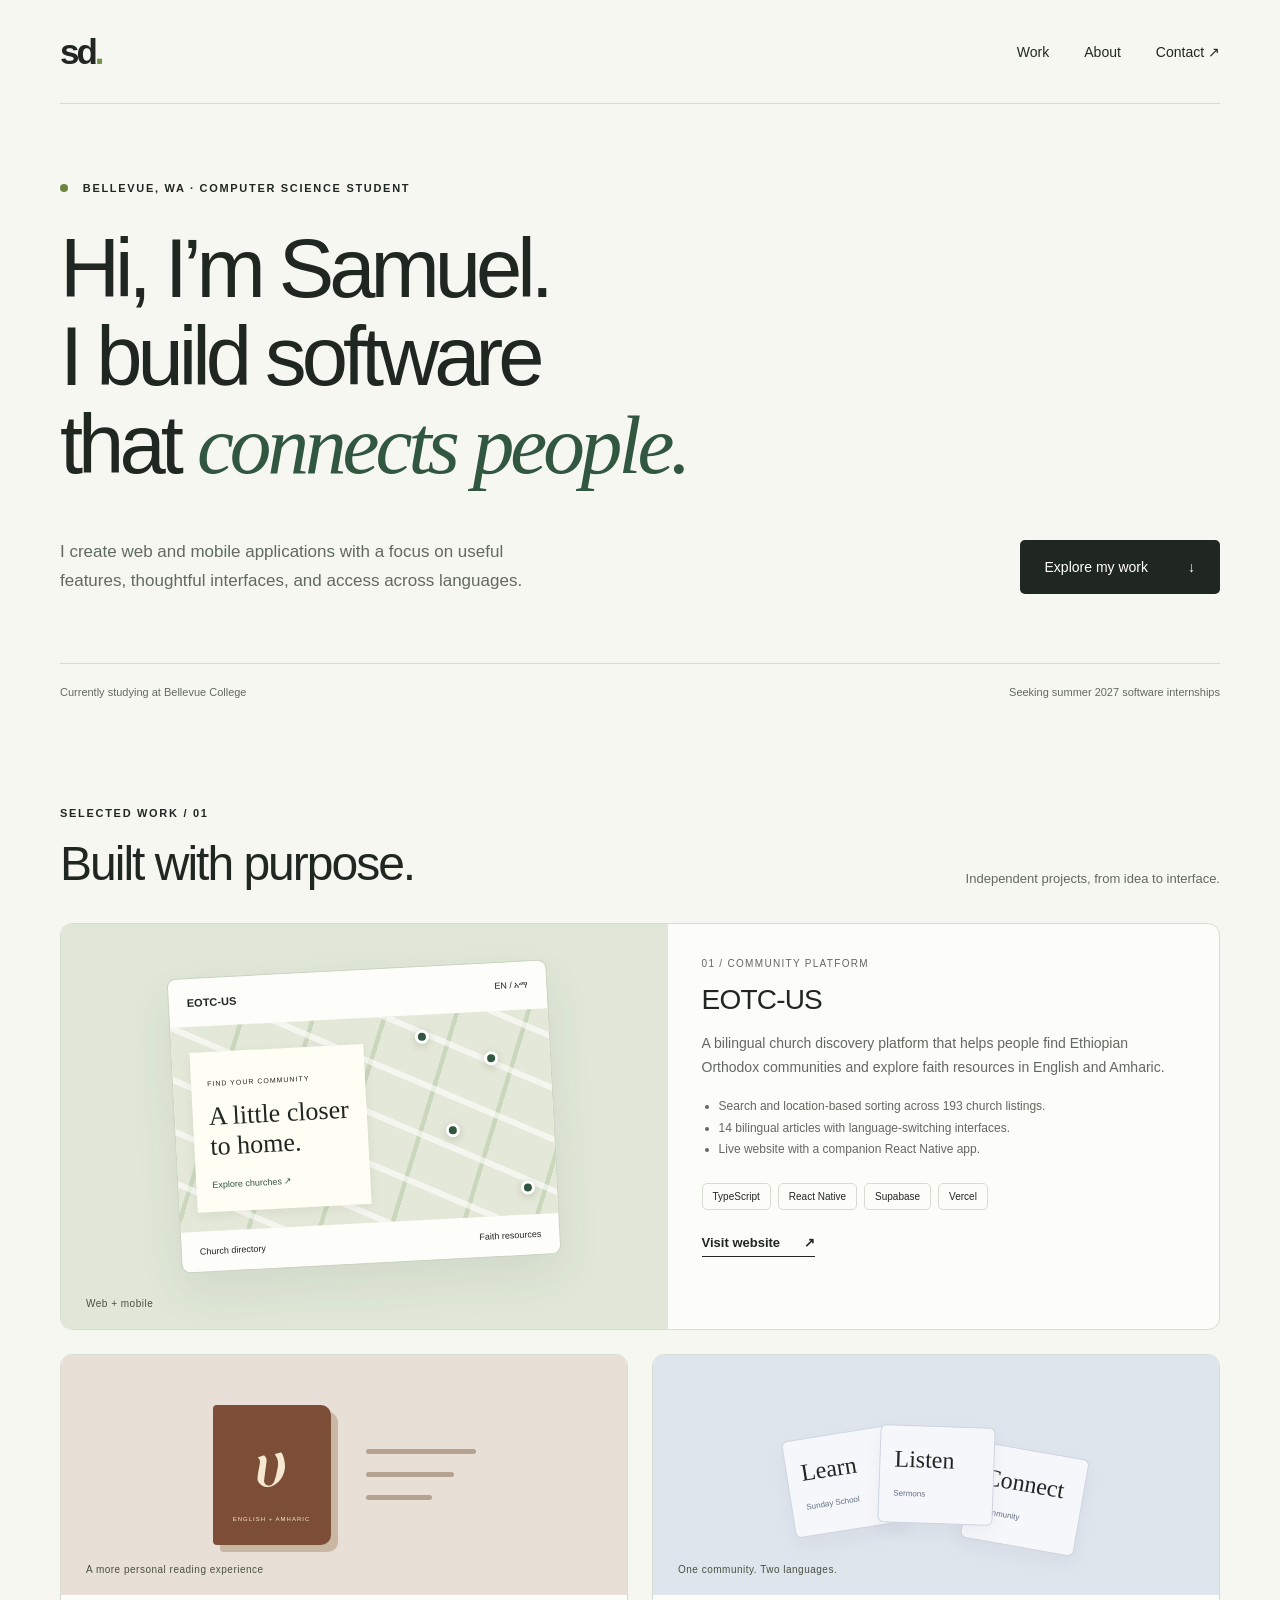
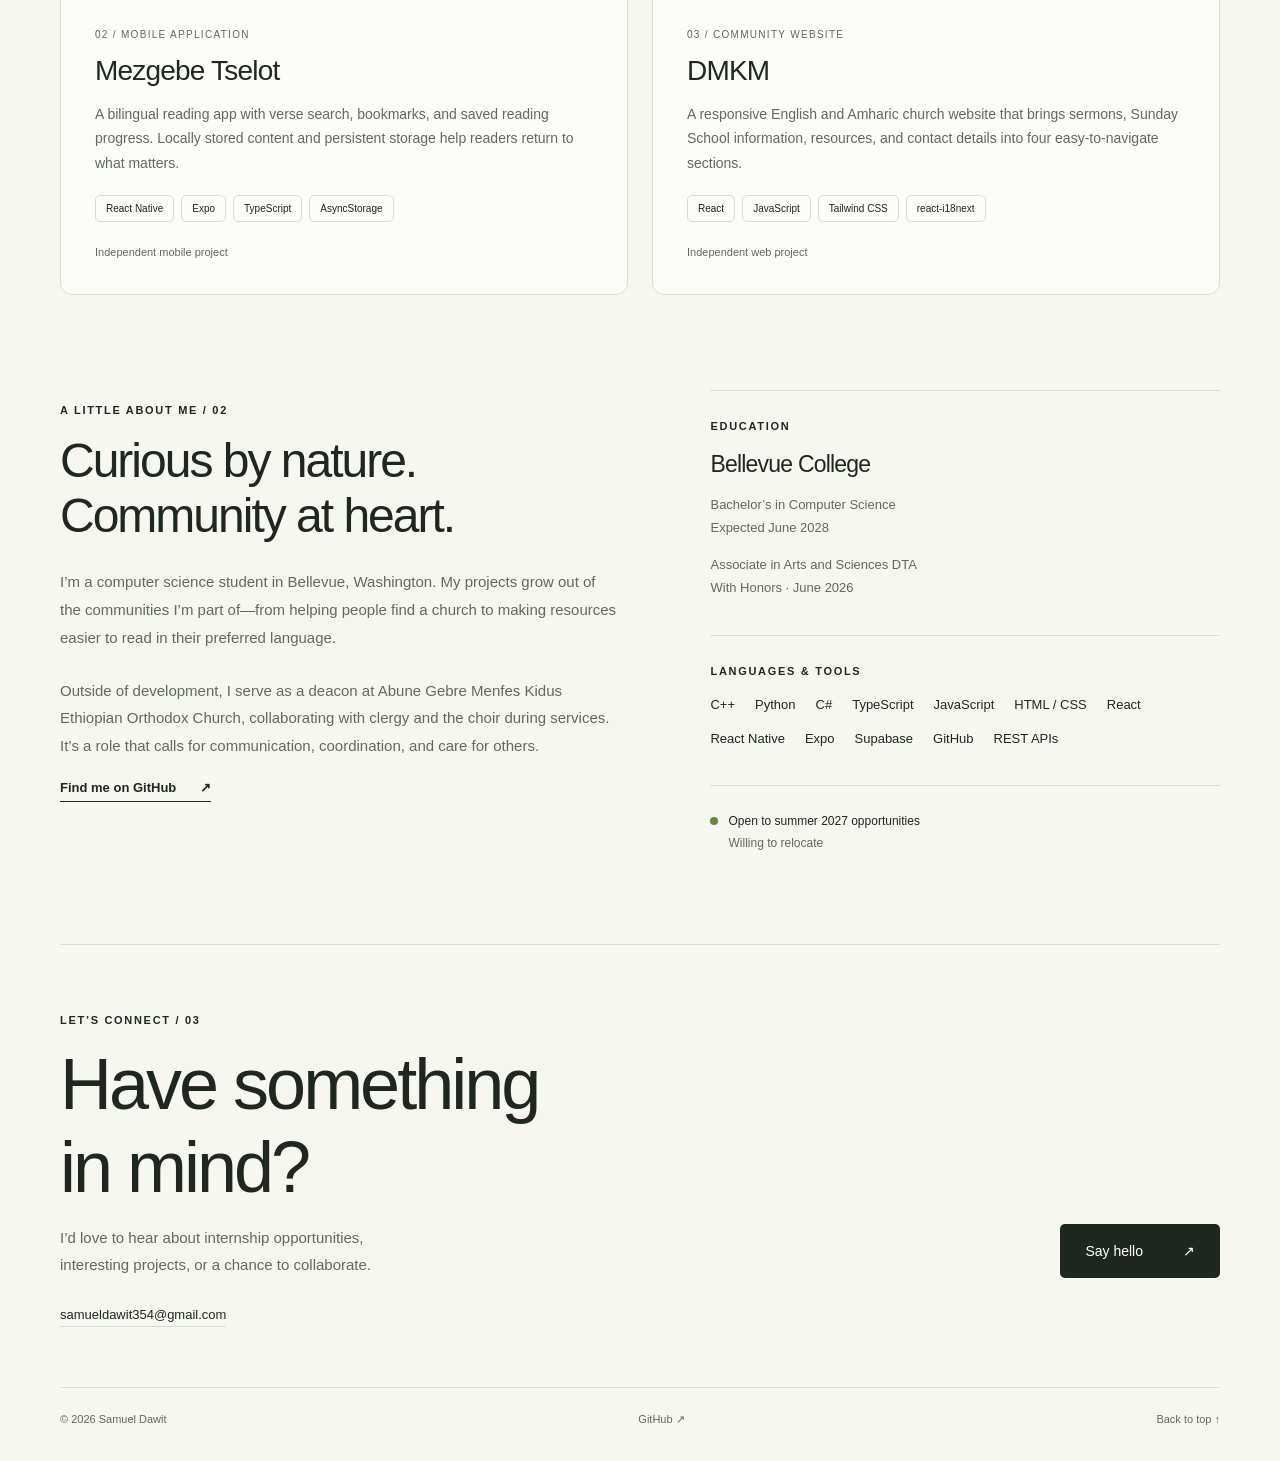
==== index.html @ 34093ab1 "Build responsive personal portfolio for Samuel Dawit" ====
<!doctype html>
<html lang="en">
<head>
  <meta charset="utf-8">
  <meta name="viewport" content="width=device-width, initial-scale=1">
  <meta name="description" content="Samuel Dawit is a computer science student building bilingual web and mobile applications. Explore selected projects, technical skills, and experience.">
  <meta name="theme-color" content="#f7f7f2">
  <meta property="og:title" content="Samuel Dawit — Software Developer">
  <meta property="og:description" content="Thoughtful software for everyday connections. Web, mobile, and bilingual experiences.">
  <meta property="og:type" content="website">
  <meta property="og:url" content="https://sam-dawit.github.io/">
  <title>Samuel Dawit — Software Developer</title>
  <link rel="icon" href="favicon.svg" type="image/svg+xml">
  <link rel="stylesheet" href="styles.css">
</head>
<body>
<a class="skip" href="#main">Skip to content</a>
<header class="header wrap">
  <a class="wordmark" href="#" aria-label="Samuel Dawit home">sd<span>.</span></a>
  <nav aria-label="Main navigation"><a href="#work">Work</a><a href="#about">About</a><a href="#contact">Contact <span aria-hidden="true">↗</span></a></nav>
</header>
<main id="main">
  <section class="hero wrap" aria-labelledby="intro-title">
    <div class="eyebrow"><span class="dot" aria-hidden="true"></span> Bellevue, WA · Computer science student</div>
    <h1 id="intro-title">Hi, I’m Samuel.<br>I build software<br>that <span>connects people.</span></h1>
    <div class="hero-bottom"><p>I create web and mobile applications with a focus on useful features, thoughtful interfaces, and access across languages.</p><a class="button" href="#work">Explore my work <span aria-hidden="true">↓</span></a></div>
    <div class="hero-note"><span>Currently studying at Bellevue College</span><span>Seeking summer 2027 software internships</span></div>
  </section>
  <section class="work wrap section" id="work" aria-labelledby="work-title">
    <div class="section-heading"><div><p class="eyebrow">Selected work / 01</p><h2 id="work-title">Built with purpose.</h2></div><p>Independent projects, from idea to interface.</p></div>
    <article class="project featured">
      <div class="project-art church-art" aria-hidden="true"><div class="mock-window"><div class="mock-bar"><b>EOTC-US</b><span>EN / አማ</span></div><div class="mock-map"><i class="pin p1"></i><i class="pin p2"></i><i class="pin p3"></i><i class="pin p4"></i><div class="map-card"><span class="tiny">FIND YOUR COMMUNITY</span><strong>A little closer<br>to home.</strong><span class="map-button">Explore churches ↗</span></div></div><div class="mock-foot"><span>Church directory</span><span>Faith resources</span></div></div><span class="art-caption">Web + mobile</span></div>
      <div class="project-copy"><div class="project-number">01 / COMMUNITY PLATFORM</div><h3>EOTC-US</h3><p>A bilingual church discovery platform that helps people find Ethiopian Orthodox communities and explore faith resources in English and Amharic.</p><ul class="details"><li>Search and location-based sorting across 193 church listings.</li><li>14 bilingual articles with language-switching interfaces.</li><li>Live website with a companion React Native app.</li></ul><ul class="tags" aria-label="Technologies"><li>TypeScript</li><li>React Native</li><li>Supabase</li><li>Vercel</li></ul><a class="text-link" href="https://eotc-us.vercel.app/">Visit website <span aria-hidden="true">↗</span></a></div>
    </article>
    <div class="project-grid">
      <article class="project compact"><div class="project-art reading-art" aria-hidden="true"><div class="book-mark">ሀ<span>ENGLISH + AMHARIC</span></div><div class="reading-lines"><i></i><i></i><i></i></div><span class="art-caption">A more personal reading experience</span></div><div class="project-copy"><div class="project-number">02 / MOBILE APPLICATION</div><h3>Mezgebe Tselot</h3><p>A bilingual reading app with verse search, bookmarks, and saved reading progress. Locally stored content and persistent storage help readers return to what matters.</p><ul class="tags" aria-label="Technologies"><li>React Native</li><li>Expo</li><li>TypeScript</li><li>AsyncStorage</li></ul><span class="project-status">Independent mobile project</span></div></article>
      <article class="project compact"><div class="project-art community-art" aria-hidden="true"><div class="tile tile-one">Learn<span>Sunday School</span></div><div class="tile tile-two">Listen<span>Sermons</span></div><div class="tile tile-three">Connect<span>Community</span></div><span class="art-caption">One community. Two languages.</span></div><div class="project-copy"><div class="project-number">03 / COMMUNITY WEBSITE</div><h3>DMKM</h3><p>A responsive English and Amharic church website that brings sermons, Sunday School information, resources, and contact details into four easy-to-navigate sections.</p><ul class="tags" aria-label="Technologies"><li>React</li><li>JavaScript</li><li>Tailwind CSS</li><li>react-i18next</li></ul><span class="project-status">Independent web project</span></div></article>
    </div>
  </section>
  <section class="about wrap section" id="about" aria-labelledby="about-title">
    <div><p class="eyebrow">A little about me / 02</p><h2 id="about-title">Curious by nature.<br>Community at heart.</h2><p class="about-description">I’m a computer science student in Bellevue, Washington. My projects grow out of the communities I’m part of—from helping people find a church to making resources easier to read in their preferred language.</p><p class="about-description">Outside of development, I serve as a deacon at Abune Gebre Menfes Kidus Ethiopian Orthodox Church, collaborating with clergy and the choir during services. It’s a role that calls for communication, coordination, and care for others.</p><a class="text-link" href="https://github.com/sam-dawit">Find me on GitHub <span aria-hidden="true">↗</span></a></div>
    <div class="about-facts"><div class="fact"><span class="eyebrow">Education</span><h3>Bellevue College</h3><p>Bachelor’s in Computer Science<br>Expected June 2028</p><p>Associate in Arts and Sciences DTA<br>With Honors · June 2026</p></div><div class="fact"><span class="eyebrow">Languages & tools</span><ul class="skill-list"><li>C++</li><li>Python</li><li>C#</li><li>TypeScript</li><li>JavaScript</li><li>HTML / CSS</li><li>React</li><li>React Native</li><li>Expo</li><li>Supabase</li><li>GitHub</li><li>REST APIs</li></ul></div><div class="availability"><span class="dot" aria-hidden="true"></span><p>Open to summer 2027 opportunities<br><span>Willing to relocate</span></p></div></div>
  </section>
  <section class="contact wrap section" id="contact" aria-labelledby="contact-title"><p class="eyebrow">Let’s connect / 03</p><h2 id="contact-title">Have something<br>in mind?</h2><div class="contact-bottom"><p>I’d love to hear about internship opportunities,<br class="desktop-break"> interesting projects, or a chance to collaborate.</p><a class="button" href="mailto:samueldawit354@gmail.com">Say hello <span aria-hidden="true">↗</span></a></div><a class="email" href="mailto:samueldawit354@gmail.com">samueldawit354@gmail.com</a></section>
</main>
<footer class="wrap"><span>© 2026 Samuel Dawit</span><a href="https://github.com/sam-dawit">GitHub ↗</a><a href="#">Back to top ↑</a></footer>
</body>
</html>
---- styles.css ----
:root{--paper:#f7f7f2;--ink:#202721;--muted:#626960;--line:#d8ddd3;--green:#315740;--lime:#ddecaa}*{box-sizing:border-box}html{scroll-behavior:smooth;scroll-padding-top:30px}body{margin:0;background:var(--paper);color:var(--ink);font-family:Arial,Helvetica,sans-serif;-webkit-font-smoothing:antialiased}a{color:inherit;text-decoration:none}a:focus-visible{outline:3px solid #709348;outline-offset:6px}a:hover{color:var(--green)}.wrap{max-width:1160px;width:calc(100% - 96px);margin:auto}.header{display:flex;justify-content:space-between;align-items:center;height:104px;border-bottom:1px solid var(--line)}.wordmark{font-size:35px;font-weight:800;letter-spacing:-3px}.wordmark span{color:#74934b}nav{display:flex;gap:35px;font-size:14px}nav a:hover{text-decoration:underline;text-underline-offset:6px}.skip{position:absolute;left:20px;top:-80px;background:var(--ink);color:white;padding:16px;z-index:10}.skip:focus{top:10px}.hero{padding-top:75px}.eyebrow{font-size:11px;text-transform:uppercase;letter-spacing:1.7px;font-weight:600;line-height:1.7}.dot{display:inline-block;width:8px;height:8px;border-radius:50%;background:#6b863f;margin-right:10px}.hero h1{font-size:clamp(48px,6.5vw,88px);line-height:1.06;letter-spacing:-5px;font-weight:500;margin:27px 0 32px}.hero h1 span{color:var(--green);font-family:Georgia,serif;font-style:italic;letter-spacing:-4px}.hero-bottom{display:flex;align-items:center;justify-content:space-between;gap:30px}.hero-bottom p{max-width:475px;font-size:17px;line-height:1.7;color:var(--muted)}.button{display:inline-flex;align-items:center;justify-content:space-between;gap:40px;padding:19px 25px;border-radius:5px;background:var(--ink);color:white;font-size:14px;white-space:nowrap;transition:background .15s,transform .15s}.button:hover{background:var(--green);color:white;transform:translateY(-2px)}.hero-note{display:flex;justify-content:space-between;border-top:1px solid var(--line);padding-top:22px;margin-top:50px;font-size:11px;color:var(--muted)}.section{padding-top:95px;scroll-margin-top:20px}.section-heading{display:flex;justify-content:space-between;align-items:end;margin-bottom:32px;gap:24px}h2{font-weight:500;font-size:clamp(32px,4vw,48px);letter-spacing:-2px;line-height:1.15;margin:13px 0 0}.section-heading>p{font-size:13px;color:var(--muted);margin-bottom:5px}.project{border:1px solid var(--line);border-radius:12px;overflow:hidden;background:#fcfcf8}.featured{display:grid;grid-template-columns:1.1fr 1fr}.project-art{position:relative;overflow:hidden;display:flex;align-items:center;justify-content:center;min-height:350px}.church-art{background:#e0e7d8;padding:45px 30px 65px}.mock-window{background:#fdfef9;border:1px solid #cad2c0;width:100%;max-width:380px;border-radius:9px;box-shadow:0 20px 45px #30442b15;transform:rotate(-3deg)}.mock-bar{display:flex;justify-content:space-between;padding:18px;font-size:11px}.mock-bar span{font-size:9px}.mock-map{height:205px;position:relative;background:repeating-linear-gradient(26deg,transparent,transparent 40px,#fff9 41px,#fff9 46px,transparent 47px),repeating-linear-gradient(110deg,#e4e8d8,#e4e8d8 63px,#cbd7bd 64px,#cbd7bd 68px)}.map-card{background:#fffef5;position:absolute;left:18px;top:26px;width:174px;padding:20px 16px;box-shadow:0 3px 12px #20272110}.tiny{font-size:7px;letter-spacing:1px}.map-card strong{display:block;font-family:Georgia,serif;font-size:26px;font-weight:400;margin:12px 0}.map-button{font-size:9px;color:var(--green)}.pin{position:absolute;width:14px;height:14px;background:var(--green);border:3px solid white;border-radius:50%;box-shadow:0 2px 8px #21351c33}.p1{top:40px;right:52px}.p2{top:110px;right:94px}.p3{bottom:20px;right:22px}.p4{top:15px;right:120px}.mock-foot{display:flex;justify-content:space-between;padding:15px 18px;font-size:9px}.art-caption{position:absolute;bottom:20px;left:25px;font-size:10px;letter-spacing:.5px;color:#48513f}.project-copy{padding:34px}.project-number{font-size:10px;letter-spacing:1.3px;color:var(--muted)}h3{font-size:28px;font-weight:500;letter-spacing:-.8px;margin:15px 0}.project-copy p{font-size:14px;line-height:1.75;color:var(--muted);margin:0 0 16px}.details{font-size:12px;line-height:1.8;color:var(--muted);padding-left:17px;margin:0 0 22px}.tags{display:flex;flex-wrap:wrap;gap:7px;list-style:none;padding:0;margin:20px 0}.tags li{font-size:10px;padding:7px 10px;border:1px solid var(--line);border-radius:5px}.text-link{display:inline-block;font-size:13px;font-weight:600;border-bottom:1px solid var(--ink);padding-bottom:6px;margin-top:5px}.text-link span{margin-left:20px}.project-grid{display:grid;grid-template-columns:1fr 1fr;gap:24px;margin-top:24px}.compact .project-art{height:240px;min-height:0}.reading-art{background:#e8e0d7;gap:35px}.book-mark{height:140px;width:118px;background:#7c4d37;border-radius:4px 10px 10px 4px;box-shadow:7px 7px 0 #c9b7a3;display:flex;flex-direction:column;align-items:center;justify-content:center;font-size:65px;color:#f5e7d0}.book-mark span{font-size:6px;letter-spacing:1px;margin-top:12px}.reading-lines{width:110px}.reading-lines i{display:block;height:5px;margin:18px 0;background:#b6a291;border-radius:3px}.reading-lines i:nth-child(2){width:80%}.reading-lines i:nth-child(3){width:60%}.community-art{background:#dfe5ed}.tile{width:115px;height:98px;padding:20px 14px;background:#f6f7fb;border:1px solid #ced5df;border-radius:6px;font-family:Georgia,serif;font-size:24px;position:absolute;box-shadow:0 8px 18px #2132470c}.tile span{display:block;font:8px Arial,sans-serif;margin-top:16px;color:#617082}.tile-one{transform:rotate(-9deg) translate(-91px,-8px)}.tile-two{transform:rotate(2deg);z-index:1}.tile-three{transform:rotate(10deg) translate(91px,8px)}.project-status{font-size:11px;color:var(--muted)}.about{display:grid;grid-template-columns:1.1fr 1fr;gap:90px}.about-description{font-size:15px;line-height:1.85;color:var(--muted);margin-top:25px}.about-facts{border-top:1px solid var(--line);padding-top:25px}.fact{border-bottom:1px solid var(--line);padding-bottom:22px;margin-bottom:25px}.fact h3{font-size:23px}.fact p{font-size:13px;line-height:1.8;color:var(--muted)}.skill-list{list-style:none;display:flex;flex-wrap:wrap;gap:10px 20px;padding:0;font-size:13px;line-height:1.8}.availability{display:flex;align-items:baseline}.availability p{font-size:12px;line-height:1.8;margin:0}.availability p span{color:var(--muted)}.contact{padding-bottom:60px;margin-top:90px;border-top:1px solid var(--line);padding-top:55px}.contact h2{font-size:clamp(48px,6vw,72px);letter-spacing:-3px}.contact-bottom{display:flex;justify-content:space-between;align-items:center;gap:25px}.contact-bottom p{font-size:15px;line-height:1.8;color:var(--muted)}.email{font-size:13px;display:inline-block;margin-top:14px;border-bottom:1px solid var(--line);padding-bottom:4px;overflow-wrap:anywhere}footer{display:flex;justify-content:space-between;gap:20px;padding:25px 0 35px;border-top:1px solid var(--line);font-size:11px;color:var(--muted)}@media(min-width:1600px){.wrap{max-width:1300px}}@media(max-width:800px){.wrap{width:calc(100% - 44px)}.header{height:82px}.hero{padding-top:48px}.hero h1{letter-spacing:-2.6px}.hero h1 span{letter-spacing:-2.5px}.section{padding-top:65px}.featured{grid-template-columns:1fr}.project-grid{gap:16px}.project-copy{padding:25px}.about{gap:35px}.section-heading>p{max-width:150px;line-height:1.6}.hero-note{gap:22px;line-height:1.6}.contact{margin-top:65px}.community-art .tile{width:90px;font-size:21px}.tile-one{transform:rotate(-9deg) translate(-65px,-8px)}.tile-three{transform:rotate(10deg) translate(65px,8px)}.reading-art{gap:20px}.reading-lines{width:65px}}@media(max-width:560px){nav{gap:22px;font-size:12px}.hero h1{font-size:47px}.hero-bottom,.contact-bottom{align-items:start;flex-direction:column;gap:14px}.hero-bottom p{font-size:16px}.hero-note{flex-direction:column;gap:8px;margin-top:35px}.section-heading{align-items:start;flex-direction:column;gap:8px}.section-heading>p{max-width:none}.project-grid,.about{grid-template-columns:1fr}.project-grid{gap:24px}.project-art{min-height:310px}.compact .project-art{height:220px}.about{gap:30px}.contact{padding-top:45px}.contact h2{font-size:54px}.contact-bottom{margin-top:20px}.email{margin-top:28px}footer{flex-wrap:wrap}footer span{width:100%}.desktop-break{display:none}}@media(prefers-reduced-motion:reduce){html{scroll-behavior:auto}*{transition:none!important}}@media print{body{background:white}.header,.project-art,.button,.contact,footer{display:none}.wrap{width:100%}.hero,.section{padding-top:20px}.hero h1{font-size:40px}.featured,.project-grid,.about{display:block}.project{break-inside:avoid;margin:15px 0}.hero-note{margin-top:15px}.about-facts{margin-top:20px}a{color:black}}
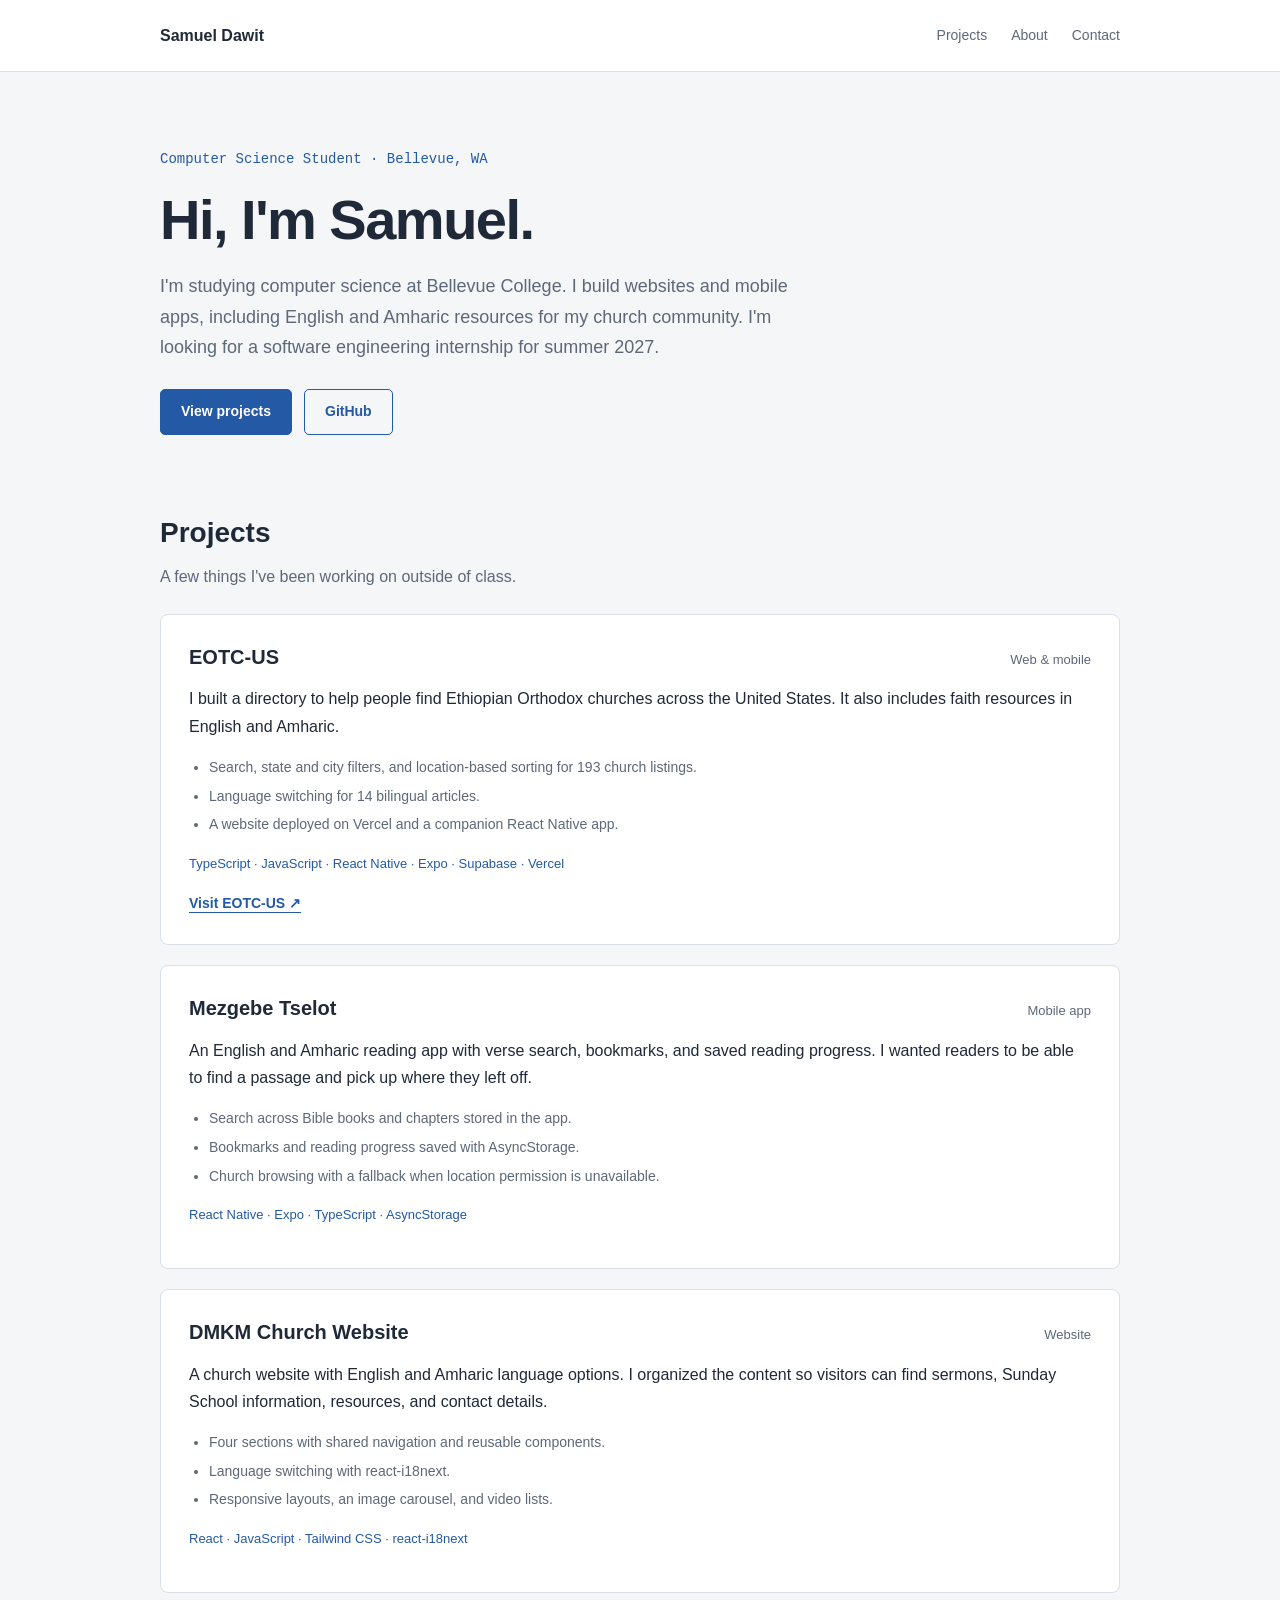
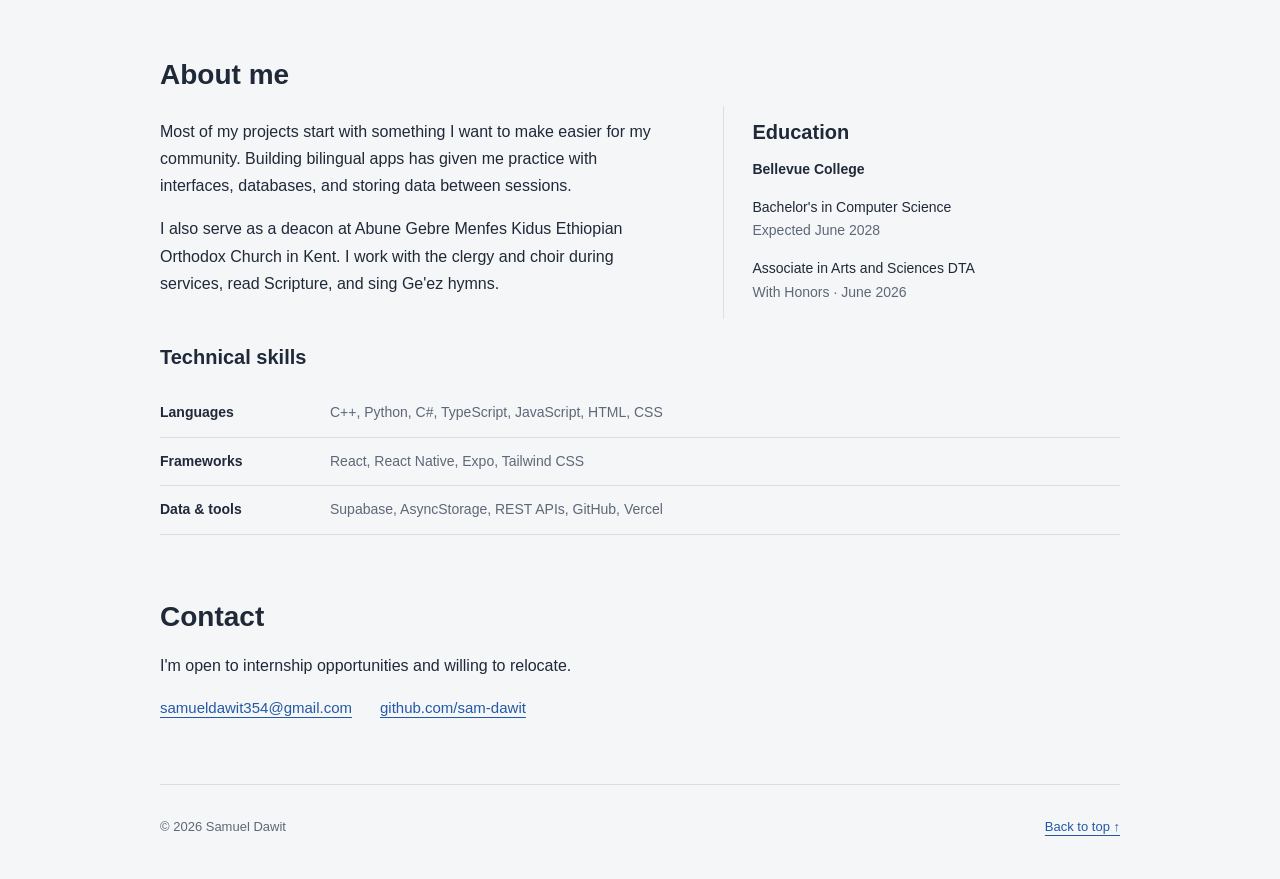
==== commit e0b6e676: "Simplify portfolio layout and project descriptions" ====
--- a/index.html
+++ b/index.html
@@ -1,48 +1,153 @@
-<!doctype html>
+<!DOCTYPE html>
 <html lang="en">
 <head>
-  <meta charset="utf-8">
-  <meta name="viewport" content="width=device-width, initial-scale=1">
-  <meta name="description" content="Samuel Dawit is a computer science student building bilingual web and mobile applications. Explore selected projects, technical skills, and experience.">
-  <meta name="theme-color" content="#f7f7f2">
-  <meta property="og:title" content="Samuel Dawit — Software Developer">
-  <meta property="og:description" content="Thoughtful software for everyday connections. Web, mobile, and bilingual experiences.">
+  <meta charset="UTF-8">
+  <meta name="viewport" content="width=device-width, initial-scale=1.0">
+  <meta name="description" content="Samuel Dawit's portfolio. Computer science student at Bellevue College building web and mobile apps.">
+  <meta name="theme-color" content="#f4f6f8">
+  <meta property="og:title" content="Samuel Dawit | Portfolio">
+  <meta property="og:description" content="Computer science student at Bellevue College. Projects, education, and contact information.">
   <meta property="og:type" content="website">
   <meta property="og:url" content="https://sam-dawit.github.io/">
-  <title>Samuel Dawit — Software Developer</title>
+  <title>Samuel Dawit | Portfolio</title>
   <link rel="icon" href="favicon.svg" type="image/svg+xml">
   <link rel="stylesheet" href="styles.css">
 </head>
 <body>
-<a class="skip" href="#main">Skip to content</a>
-<header class="header wrap">
-  <a class="wordmark" href="#" aria-label="Samuel Dawit home">sd<span>.</span></a>
-  <nav aria-label="Main navigation"><a href="#work">Work</a><a href="#about">About</a><a href="#contact">Contact <span aria-hidden="true">↗</span></a></nav>
-</header>
-<main id="main">
-  <section class="hero wrap" aria-labelledby="intro-title">
-    <div class="eyebrow"><span class="dot" aria-hidden="true"></span> Bellevue, WA · Computer science student</div>
-    <h1 id="intro-title">Hi, I’m Samuel.<br>I build software<br>that <span>connects people.</span></h1>
-    <div class="hero-bottom"><p>I create web and mobile applications with a focus on useful features, thoughtful interfaces, and access across languages.</p><a class="button" href="#work">Explore my work <span aria-hidden="true">↓</span></a></div>
-    <div class="hero-note"><span>Currently studying at Bellevue College</span><span>Seeking summer 2027 software internships</span></div>
-  </section>
-  <section class="work wrap section" id="work" aria-labelledby="work-title">
-    <div class="section-heading"><div><p class="eyebrow">Selected work / 01</p><h2 id="work-title">Built with purpose.</h2></div><p>Independent projects, from idea to interface.</p></div>
-    <article class="project featured">
-      <div class="project-art church-art" aria-hidden="true"><div class="mock-window"><div class="mock-bar"><b>EOTC-US</b><span>EN / አማ</span></div><div class="mock-map"><i class="pin p1"></i><i class="pin p2"></i><i class="pin p3"></i><i class="pin p4"></i><div class="map-card"><span class="tiny">FIND YOUR COMMUNITY</span><strong>A little closer<br>to home.</strong><span class="map-button">Explore churches ↗</span></div></div><div class="mock-foot"><span>Church directory</span><span>Faith resources</span></div></div><span class="art-caption">Web + mobile</span></div>
-      <div class="project-copy"><div class="project-number">01 / COMMUNITY PLATFORM</div><h3>EOTC-US</h3><p>A bilingual church discovery platform that helps people find Ethiopian Orthodox communities and explore faith resources in English and Amharic.</p><ul class="details"><li>Search and location-based sorting across 193 church listings.</li><li>14 bilingual articles with language-switching interfaces.</li><li>Live website with a companion React Native app.</li></ul><ul class="tags" aria-label="Technologies"><li>TypeScript</li><li>React Native</li><li>Supabase</li><li>Vercel</li></ul><a class="text-link" href="https://eotc-us.vercel.app/">Visit website <span aria-hidden="true">↗</span></a></div>
-    </article>
-    <div class="project-grid">
-      <article class="project compact"><div class="project-art reading-art" aria-hidden="true"><div class="book-mark">ሀ<span>ENGLISH + AMHARIC</span></div><div class="reading-lines"><i></i><i></i><i></i></div><span class="art-caption">A more personal reading experience</span></div><div class="project-copy"><div class="project-number">02 / MOBILE APPLICATION</div><h3>Mezgebe Tselot</h3><p>A bilingual reading app with verse search, bookmarks, and saved reading progress. Locally stored content and persistent storage help readers return to what matters.</p><ul class="tags" aria-label="Technologies"><li>React Native</li><li>Expo</li><li>TypeScript</li><li>AsyncStorage</li></ul><span class="project-status">Independent mobile project</span></div></article>
-      <article class="project compact"><div class="project-art community-art" aria-hidden="true"><div class="tile tile-one">Learn<span>Sunday School</span></div><div class="tile tile-two">Listen<span>Sermons</span></div><div class="tile tile-three">Connect<span>Community</span></div><span class="art-caption">One community. Two languages.</span></div><div class="project-copy"><div class="project-number">03 / COMMUNITY WEBSITE</div><h3>DMKM</h3><p>A responsive English and Amharic church website that brings sermons, Sunday School information, resources, and contact details into four easy-to-navigate sections.</p><ul class="tags" aria-label="Technologies"><li>React</li><li>JavaScript</li><li>Tailwind CSS</li><li>react-i18next</li></ul><span class="project-status">Independent web project</span></div></article>
+  <a class="skip-link" href="#main">Skip to content</a>
+
+  <header class="site-header">
+    <div class="container header-content">
+      <a class="site-name" href="#home">Samuel Dawit</a>
+      <nav aria-label="Main navigation">
+        <a href="#projects">Projects</a>
+        <a href="#about">About</a>
+        <a href="#contact">Contact</a>
+      </nav>
     </div>
-  </section>
-  <section class="about wrap section" id="about" aria-labelledby="about-title">
-    <div><p class="eyebrow">A little about me / 02</p><h2 id="about-title">Curious by nature.<br>Community at heart.</h2><p class="about-description">I’m a computer science student in Bellevue, Washington. My projects grow out of the communities I’m part of—from helping people find a church to making resources easier to read in their preferred language.</p><p class="about-description">Outside of development, I serve as a deacon at Abune Gebre Menfes Kidus Ethiopian Orthodox Church, collaborating with clergy and the choir during services. It’s a role that calls for communication, coordination, and care for others.</p><a class="text-link" href="https://github.com/sam-dawit">Find me on GitHub <span aria-hidden="true">↗</span></a></div>
-    <div class="about-facts"><div class="fact"><span class="eyebrow">Education</span><h3>Bellevue College</h3><p>Bachelor’s in Computer Science<br>Expected June 2028</p><p>Associate in Arts and Sciences DTA<br>With Honors · June 2026</p></div><div class="fact"><span class="eyebrow">Languages & tools</span><ul class="skill-list"><li>C++</li><li>Python</li><li>C#</li><li>TypeScript</li><li>JavaScript</li><li>HTML / CSS</li><li>React</li><li>React Native</li><li>Expo</li><li>Supabase</li><li>GitHub</li><li>REST APIs</li></ul></div><div class="availability"><span class="dot" aria-hidden="true"></span><p>Open to summer 2027 opportunities<br><span>Willing to relocate</span></p></div></div>
-  </section>
-  <section class="contact wrap section" id="contact" aria-labelledby="contact-title"><p class="eyebrow">Let’s connect / 03</p><h2 id="contact-title">Have something<br>in mind?</h2><div class="contact-bottom"><p>I’d love to hear about internship opportunities,<br class="desktop-break"> interesting projects, or a chance to collaborate.</p><a class="button" href="mailto:samueldawit354@gmail.com">Say hello <span aria-hidden="true">↗</span></a></div><a class="email" href="mailto:samueldawit354@gmail.com">samueldawit354@gmail.com</a></section>
-</main>
-<footer class="wrap"><span>© 2026 Samuel Dawit</span><a href="https://github.com/sam-dawit">GitHub ↗</a><a href="#">Back to top ↑</a></footer>
+  </header>
+
+  <main id="main" class="container">
+    <section id="home" class="intro" aria-labelledby="intro-title">
+      <p class="intro-label">Computer Science Student · Bellevue, WA</p>
+      <h1 id="intro-title">Hi, I'm Samuel.</h1>
+      <p class="intro-text">
+        I'm studying computer science at Bellevue College. I build websites and
+        mobile apps, including English and Amharic resources for my church community.
+        I'm looking for a software engineering internship for summer 2027.
+      </p>
+      <div class="intro-links">
+        <a class="button" href="#projects">View projects</a>
+        <a class="button button-outline" href="https://github.com/sam-dawit">GitHub</a>
+      </div>
+    </section>
+
+    <section id="projects" aria-labelledby="projects-title">
+      <h2 id="projects-title">Projects</h2>
+      <p class="section-description">A few things I've been working on outside of class.</p>
+
+      <div class="project-list">
+        <article class="project">
+          <div class="project-heading">
+            <h3>EOTC-US</h3>
+            <span class="project-type">Web &amp; mobile</span>
+          </div>
+          <p>
+            I built a directory to help people find Ethiopian Orthodox churches
+            across the United States. It also includes faith resources in English
+            and Amharic.
+          </p>
+          <ul>
+            <li>Search, state and city filters, and location-based sorting for 193 church listings.</li>
+            <li>Language switching for 14 bilingual articles.</li>
+            <li>A website deployed on Vercel and a companion React Native app.</li>
+          </ul>
+          <p class="tech-stack">TypeScript · JavaScript · React Native · Expo · Supabase · Vercel</p>
+          <a class="project-link" href="https://eotc-us.vercel.app/">Visit EOTC-US <span aria-hidden="true">↗</span></a>
+        </article>
+
+        <article class="project">
+          <div class="project-heading">
+            <h3>Mezgebe Tselot</h3>
+            <span class="project-type">Mobile app</span>
+          </div>
+          <p>
+            An English and Amharic reading app with verse search, bookmarks, and
+            saved reading progress. I wanted readers to be able to find a passage
+            and pick up where they left off.
+          </p>
+          <ul>
+            <li>Search across Bible books and chapters stored in the app.</li>
+            <li>Bookmarks and reading progress saved with AsyncStorage.</li>
+            <li>Church browsing with a fallback when location permission is unavailable.</li>
+          </ul>
+          <p class="tech-stack">React Native · Expo · TypeScript · AsyncStorage</p>
+        </article>
+
+        <article class="project">
+          <div class="project-heading">
+            <h3>DMKM Church Website</h3>
+            <span class="project-type">Website</span>
+          </div>
+          <p>
+            A church website with English and Amharic language options. I organized
+            the content so visitors can find sermons, Sunday School information,
+            resources, and contact details.
+          </p>
+          <ul>
+            <li>Four sections with shared navigation and reusable components.</li>
+            <li>Language switching with react-i18next.</li>
+            <li>Responsive layouts, an image carousel, and video lists.</li>
+          </ul>
+          <p class="tech-stack">React · JavaScript · Tailwind CSS · react-i18next</p>
+        </article>
+      </div>
+    </section>
+
+    <section id="about" aria-labelledby="about-title">
+      <h2 id="about-title">About me</h2>
+      <div class="about-grid">
+        <div>
+          <p>
+            Most of my projects start with something I want to make easier for
+            my community. Building bilingual apps has given me practice with
+            interfaces, databases, and storing data between sessions.
+          </p>
+          <p>
+            I also serve as a deacon at Abune Gebre Menfes Kidus Ethiopian Orthodox
+            Church in Kent. I work with the clergy and choir during services,
+            read Scripture, and sing Ge'ez hymns.
+          </p>
+        </div>
+        <div class="education">
+          <h3>Education</h3>
+          <p><strong>Bellevue College</strong></p>
+          <p>Bachelor's in Computer Science<br><span class="muted">Expected June 2028</span></p>
+          <p>Associate in Arts and Sciences DTA<br><span class="muted">With Honors · June 2026</span></p>
+        </div>
+      </div>
+
+      <h3 class="skills-heading">Technical skills</h3>
+      <dl class="skills">
+        <div><dt>Languages</dt><dd>C++, Python, C#, TypeScript, JavaScript, HTML, CSS</dd></div>
+        <div><dt>Frameworks</dt><dd>React, React Native, Expo, Tailwind CSS</dd></div>
+        <div><dt>Data &amp; tools</dt><dd>Supabase, AsyncStorage, REST APIs, GitHub, Vercel</dd></div>
+      </dl>
+    </section>
+
+    <section id="contact" aria-labelledby="contact-title">
+      <h2 id="contact-title">Contact</h2>
+      <p>I'm open to internship opportunities and willing to relocate.</p>
+      <div class="contact-links">
+        <a href="mailto:samueldawit354@gmail.com">samueldawit354@gmail.com</a>
+        <a href="https://github.com/sam-dawit">github.com/sam-dawit</a>
+      </div>
+    </section>
+  </main>
+
+  <footer class="container">
+    <p>© 2026 Samuel Dawit</p>
+    <a href="#home">Back to top ↑</a>
+  </footer>
 </body>
 </html>
--- a/styles.css
+++ b/styles.css
@@ -1 +1,358 @@
-:root{--paper:#f7f7f2;--ink:#202721;--muted:#626960;--line:#d8ddd3;--green:#315740;--lime:#ddecaa}*{box-sizing:border-box}html{scroll-behavior:smooth;scroll-padding-top:30px}body{margin:0;background:var(--paper);color:var(--ink);font-family:Arial,Helvetica,sans-serif;-webkit-font-smoothing:antialiased}a{color:inherit;text-decoration:none}a:focus-visible{outline:3px solid #709348;outline-offset:6px}a:hover{color:var(--green)}.wrap{max-width:1160px;width:calc(100% - 96px);margin:auto}.header{display:flex;justify-content:space-between;align-items:center;height:104px;border-bottom:1px solid var(--line)}.wordmark{font-size:35px;font-weight:800;letter-spacing:-3px}.wordmark span{color:#74934b}nav{display:flex;gap:35px;font-size:14px}nav a:hover{text-decoration:underline;text-underline-offset:6px}.skip{position:absolute;left:20px;top:-80px;background:var(--ink);color:white;padding:16px;z-index:10}.skip:focus{top:10px}.hero{padding-top:75px}.eyebrow{font-size:11px;text-transform:uppercase;letter-spacing:1.7px;font-weight:600;line-height:1.7}.dot{display:inline-block;width:8px;height:8px;border-radius:50%;background:#6b863f;margin-right:10px}.hero h1{font-size:clamp(48px,6.5vw,88px);line-height:1.06;letter-spacing:-5px;font-weight:500;margin:27px 0 32px}.hero h1 span{color:var(--green);font-family:Georgia,serif;font-style:italic;letter-spacing:-4px}.hero-bottom{display:flex;align-items:center;justify-content:space-between;gap:30px}.hero-bottom p{max-width:475px;font-size:17px;line-height:1.7;color:var(--muted)}.button{display:inline-flex;align-items:center;justify-content:space-between;gap:40px;padding:19px 25px;border-radius:5px;background:var(--ink);color:white;font-size:14px;white-space:nowrap;transition:background .15s,transform .15s}.button:hover{background:var(--green);color:white;transform:translateY(-2px)}.hero-note{display:flex;justify-content:space-between;border-top:1px solid var(--line);padding-top:22px;margin-top:50px;font-size:11px;color:var(--muted)}.section{padding-top:95px;scroll-margin-top:20px}.section-heading{display:flex;justify-content:space-between;align-items:end;margin-bottom:32px;gap:24px}h2{font-weight:500;font-size:clamp(32px,4vw,48px);letter-spacing:-2px;line-height:1.15;margin:13px 0 0}.section-heading>p{font-size:13px;color:var(--muted);margin-bottom:5px}.project{border:1px solid var(--line);border-radius:12px;overflow:hidden;background:#fcfcf8}.featured{display:grid;grid-template-columns:1.1fr 1fr}.project-art{position:relative;overflow:hidden;display:flex;align-items:center;justify-content:center;min-height:350px}.church-art{background:#e0e7d8;padding:45px 30px 65px}.mock-window{background:#fdfef9;border:1px solid #cad2c0;width:100%;max-width:380px;border-radius:9px;box-shadow:0 20px 45px #30442b15;transform:rotate(-3deg)}.mock-bar{display:flex;justify-content:space-between;padding:18px;font-size:11px}.mock-bar span{font-size:9px}.mock-map{height:205px;position:relative;background:repeating-linear-gradient(26deg,transparent,transparent 40px,#fff9 41px,#fff9 46px,transparent 47px),repeating-linear-gradient(110deg,#e4e8d8,#e4e8d8 63px,#cbd7bd 64px,#cbd7bd 68px)}.map-card{background:#fffef5;position:absolute;left:18px;top:26px;width:174px;padding:20px 16px;box-shadow:0 3px 12px #20272110}.tiny{font-size:7px;letter-spacing:1px}.map-card strong{display:block;font-family:Georgia,serif;font-size:26px;font-weight:400;margin:12px 0}.map-button{font-size:9px;color:var(--green)}.pin{position:absolute;width:14px;height:14px;background:var(--green);border:3px solid white;border-radius:50%;box-shadow:0 2px 8px #21351c33}.p1{top:40px;right:52px}.p2{top:110px;right:94px}.p3{bottom:20px;right:22px}.p4{top:15px;right:120px}.mock-foot{display:flex;justify-content:space-between;padding:15px 18px;font-size:9px}.art-caption{position:absolute;bottom:20px;left:25px;font-size:10px;letter-spacing:.5px;color:#48513f}.project-copy{padding:34px}.project-number{font-size:10px;letter-spacing:1.3px;color:var(--muted)}h3{font-size:28px;font-weight:500;letter-spacing:-.8px;margin:15px 0}.project-copy p{font-size:14px;line-height:1.75;color:var(--muted);margin:0 0 16px}.details{font-size:12px;line-height:1.8;color:var(--muted);padding-left:17px;margin:0 0 22px}.tags{display:flex;flex-wrap:wrap;gap:7px;list-style:none;padding:0;margin:20px 0}.tags li{font-size:10px;padding:7px 10px;border:1px solid var(--line);border-radius:5px}.text-link{display:inline-block;font-size:13px;font-weight:600;border-bottom:1px solid var(--ink);padding-bottom:6px;margin-top:5px}.text-link span{margin-left:20px}.project-grid{display:grid;grid-template-columns:1fr 1fr;gap:24px;margin-top:24px}.compact .project-art{height:240px;min-height:0}.reading-art{background:#e8e0d7;gap:35px}.book-mark{height:140px;width:118px;background:#7c4d37;border-radius:4px 10px 10px 4px;box-shadow:7px 7px 0 #c9b7a3;display:flex;flex-direction:column;align-items:center;justify-content:center;font-size:65px;color:#f5e7d0}.book-mark span{font-size:6px;letter-spacing:1px;margin-top:12px}.reading-lines{width:110px}.reading-lines i{display:block;height:5px;margin:18px 0;background:#b6a291;border-radius:3px}.reading-lines i:nth-child(2){width:80%}.reading-lines i:nth-child(3){width:60%}.community-art{background:#dfe5ed}.tile{width:115px;height:98px;padding:20px 14px;background:#f6f7fb;border:1px solid #ced5df;border-radius:6px;font-family:Georgia,serif;font-size:24px;position:absolute;box-shadow:0 8px 18px #2132470c}.tile span{display:block;font:8px Arial,sans-serif;margin-top:16px;color:#617082}.tile-one{transform:rotate(-9deg) translate(-91px,-8px)}.tile-two{transform:rotate(2deg);z-index:1}.tile-three{transform:rotate(10deg) translate(91px,8px)}.project-status{font-size:11px;color:var(--muted)}.about{display:grid;grid-template-columns:1.1fr 1fr;gap:90px}.about-description{font-size:15px;line-height:1.85;color:var(--muted);margin-top:25px}.about-facts{border-top:1px solid var(--line);padding-top:25px}.fact{border-bottom:1px solid var(--line);padding-bottom:22px;margin-bottom:25px}.fact h3{font-size:23px}.fact p{font-size:13px;line-height:1.8;color:var(--muted)}.skill-list{list-style:none;display:flex;flex-wrap:wrap;gap:10px 20px;padding:0;font-size:13px;line-height:1.8}.availability{display:flex;align-items:baseline}.availability p{font-size:12px;line-height:1.8;margin:0}.availability p span{color:var(--muted)}.contact{padding-bottom:60px;margin-top:90px;border-top:1px solid var(--line);padding-top:55px}.contact h2{font-size:clamp(48px,6vw,72px);letter-spacing:-3px}.contact-bottom{display:flex;justify-content:space-between;align-items:center;gap:25px}.contact-bottom p{font-size:15px;line-height:1.8;color:var(--muted)}.email{font-size:13px;display:inline-block;margin-top:14px;border-bottom:1px solid var(--line);padding-bottom:4px;overflow-wrap:anywhere}footer{display:flex;justify-content:space-between;gap:20px;padding:25px 0 35px;border-top:1px solid var(--line);font-size:11px;color:var(--muted)}@media(min-width:1600px){.wrap{max-width:1300px}}@media(max-width:800px){.wrap{width:calc(100% - 44px)}.header{height:82px}.hero{padding-top:48px}.hero h1{letter-spacing:-2.6px}.hero h1 span{letter-spacing:-2.5px}.section{padding-top:65px}.featured{grid-template-columns:1fr}.project-grid{gap:16px}.project-copy{padding:25px}.about{gap:35px}.section-heading>p{max-width:150px;line-height:1.6}.hero-note{gap:22px;line-height:1.6}.contact{margin-top:65px}.community-art .tile{width:90px;font-size:21px}.tile-one{transform:rotate(-9deg) translate(-65px,-8px)}.tile-three{transform:rotate(10deg) translate(65px,8px)}.reading-art{gap:20px}.reading-lines{width:65px}}@media(max-width:560px){nav{gap:22px;font-size:12px}.hero h1{font-size:47px}.hero-bottom,.contact-bottom{align-items:start;flex-direction:column;gap:14px}.hero-bottom p{font-size:16px}.hero-note{flex-direction:column;gap:8px;margin-top:35px}.section-heading{align-items:start;flex-direction:column;gap:8px}.section-heading>p{max-width:none}.project-grid,.about{grid-template-columns:1fr}.project-grid{gap:24px}.project-art{min-height:310px}.compact .project-art{height:220px}.about{gap:30px}.contact{padding-top:45px}.contact h2{font-size:54px}.contact-bottom{margin-top:20px}.email{margin-top:28px}footer{flex-wrap:wrap}footer span{width:100%}.desktop-break{display:none}}@media(prefers-reduced-motion:reduce){html{scroll-behavior:auto}*{transition:none!important}}@media print{body{background:white}.header,.project-art,.button,.contact,footer{display:none}.wrap{width:100%}.hero,.section{padding-top:20px}.hero h1{font-size:40px}.featured,.project-grid,.about{display:block}.project{break-inside:avoid;margin:15px 0}.hero-note{margin-top:15px}.about-facts{margin-top:20px}a{color:black}}
+:root {
+  --background: #f4f6f8;
+  --text: #202938;
+  --muted: #5d6878;
+  --accent: #2459a6;
+  --border: #d9dfe7;
+}
+
+* {
+  box-sizing: border-box;
+}
+
+html {
+  scroll-behavior: smooth;
+  scroll-padding-top: 24px;
+}
+
+body {
+  margin: 0;
+  background: var(--background);
+  color: var(--text);
+  font-family: Arial, Helvetica, sans-serif;
+  font-size: 16px;
+  line-height: 1.7;
+}
+
+a {
+  color: var(--accent);
+  text-underline-offset: 4px;
+}
+
+a:hover {
+  text-decoration-thickness: 2px;
+}
+
+a:focus-visible {
+  outline: 3px solid var(--accent);
+  outline-offset: 4px;
+}
+
+.container {
+  width: min(960px, calc(100% - 48px));
+  margin: 0 auto;
+}
+
+.skip-link {
+  position: absolute;
+  top: -80px;
+  left: 16px;
+  padding: 10px 16px;
+  background: white;
+  z-index: 1;
+}
+
+.skip-link:focus {
+  top: 12px;
+}
+
+.site-header {
+  background: white;
+  border-bottom: 1px solid var(--border);
+}
+
+.header-content {
+  display: flex;
+  justify-content: space-between;
+  align-items: center;
+  gap: 20px;
+  padding: 22px 0;
+}
+
+.site-name {
+  color: var(--text);
+  font-weight: 700;
+  text-decoration: none;
+}
+
+nav {
+  display: flex;
+  flex-wrap: wrap;
+  gap: 24px;
+}
+
+nav a {
+  color: var(--muted);
+  font-size: 14px;
+  text-decoration: none;
+}
+
+nav a:hover {
+  color: var(--accent);
+  text-decoration: underline;
+}
+
+section {
+  margin-bottom: 64px;
+}
+
+.intro {
+  padding: 62px 0 48px;
+  margin-bottom: 32px;
+}
+
+.intro-label {
+  color: var(--accent);
+  font-family: Consolas, "Courier New", monospace;
+  font-size: 14px;
+}
+
+h1 {
+  margin: 12px 0 18px;
+  font-size: clamp(36px, 6vw, 56px);
+  line-height: 1.2;
+  letter-spacing: -1.5px;
+}
+
+.intro-text {
+  max-width: 660px;
+  font-size: 18px;
+  color: var(--muted);
+}
+
+.intro-links {
+  display: flex;
+  flex-wrap: wrap;
+  gap: 12px;
+  margin-top: 26px;
+}
+
+.button {
+  display: inline-block;
+  padding: 10px 20px;
+  border: 1px solid var(--accent);
+  border-radius: 5px;
+  background: var(--accent);
+  color: white;
+  font-size: 14px;
+  font-weight: 600;
+  text-decoration: none;
+}
+
+.button:hover {
+  background: #1b437d;
+  border-color: #1b437d;
+}
+
+.button-outline {
+  background: transparent;
+  color: var(--accent);
+}
+
+.button-outline:hover {
+  background: #e5edf9;
+  color: var(--accent);
+}
+
+h2 {
+  margin: 0 0 12px;
+  font-size: 28px;
+  line-height: 1.3;
+}
+
+h3 {
+  margin: 0;
+  font-size: 20px;
+  line-height: 1.4;
+}
+
+.section-description,
+.muted {
+  color: var(--muted);
+}
+
+.section-description {
+  margin: 0 0 24px;
+}
+
+.project-list {
+  display: grid;
+  gap: 20px;
+}
+
+.project {
+  padding: 28px;
+  background: white;
+  border: 1px solid var(--border);
+  border-radius: 8px;
+}
+
+.project-heading {
+  display: flex;
+  justify-content: space-between;
+  align-items: baseline;
+  gap: 16px;
+}
+
+.project-type {
+  color: var(--muted);
+  font-size: 13px;
+  white-space: nowrap;
+}
+
+.project p {
+  margin: 14px 0;
+}
+
+.project ul {
+  padding-left: 20px;
+  margin: 16px 0;
+  color: var(--muted);
+  font-size: 14px;
+}
+
+.project li + li {
+  margin-top: 5px;
+}
+
+.project .tech-stack {
+  color: var(--accent);
+  font-size: 13px;
+}
+
+.project-link {
+  font-size: 14px;
+  font-weight: 600;
+}
+
+.about-grid {
+  display: grid;
+  grid-template-columns: 1.3fr 1fr;
+  gap: 48px;
+}
+
+.about-grid p {
+  margin-top: 12px;
+}
+
+.education {
+  padding-left: 28px;
+  border-left: 1px solid var(--border);
+}
+
+.education h3 {
+  margin-top: 12px;
+}
+
+.education p {
+  font-size: 14px;
+}
+
+.skills-heading {
+  margin-top: 24px;
+}
+
+.skills {
+  margin: 18px 0 0;
+}
+
+.skills div {
+  display: grid;
+  grid-template-columns: 150px 1fr;
+  gap: 20px;
+  padding: 12px 0;
+  border-bottom: 1px solid var(--border);
+  font-size: 14px;
+}
+
+dt {
+  font-weight: 600;
+}
+
+dd {
+  margin: 0;
+  color: var(--muted);
+}
+
+.contact-links {
+  display: flex;
+  flex-wrap: wrap;
+  gap: 12px 28px;
+  font-size: 15px;
+}
+
+.contact-links a {
+  overflow-wrap: anywhere;
+}
+
+footer {
+  display: flex;
+  justify-content: space-between;
+  align-items: center;
+  gap: 20px;
+  padding: 18px 0 28px;
+  border-top: 1px solid var(--border);
+  font-size: 13px;
+  color: var(--muted);
+}
+
+@media (max-width: 600px) {
+  .container {
+    width: calc(100% - 32px);
+  }
+
+  .header-content {
+    align-items: flex-start;
+    flex-direction: column;
+    gap: 10px;
+    padding: 16px 0;
+  }
+
+  .intro {
+    padding-top: 40px;
+  }
+
+  .intro-text {
+    font-size: 16px;
+  }
+
+  .project {
+    padding: 22px;
+  }
+
+  .project-heading {
+    flex-direction: column;
+    gap: 6px;
+  }
+
+  .about-grid {
+    grid-template-columns: 1fr;
+    gap: 16px;
+  }
+
+  .education {
+    padding-left: 0;
+    border-left: 0;
+  }
+
+  .skills div {
+    grid-template-columns: 1fr;
+    gap: 4px;
+  }
+
+  .contact-links {
+    flex-direction: column;
+  }
+
+  footer {
+    align-items: flex-start;
+    flex-direction: column;
+    gap: 0;
+  }
+}
+
+@media (prefers-reduced-motion: reduce) {
+  html {
+    scroll-behavior: auto;
+  }
+}
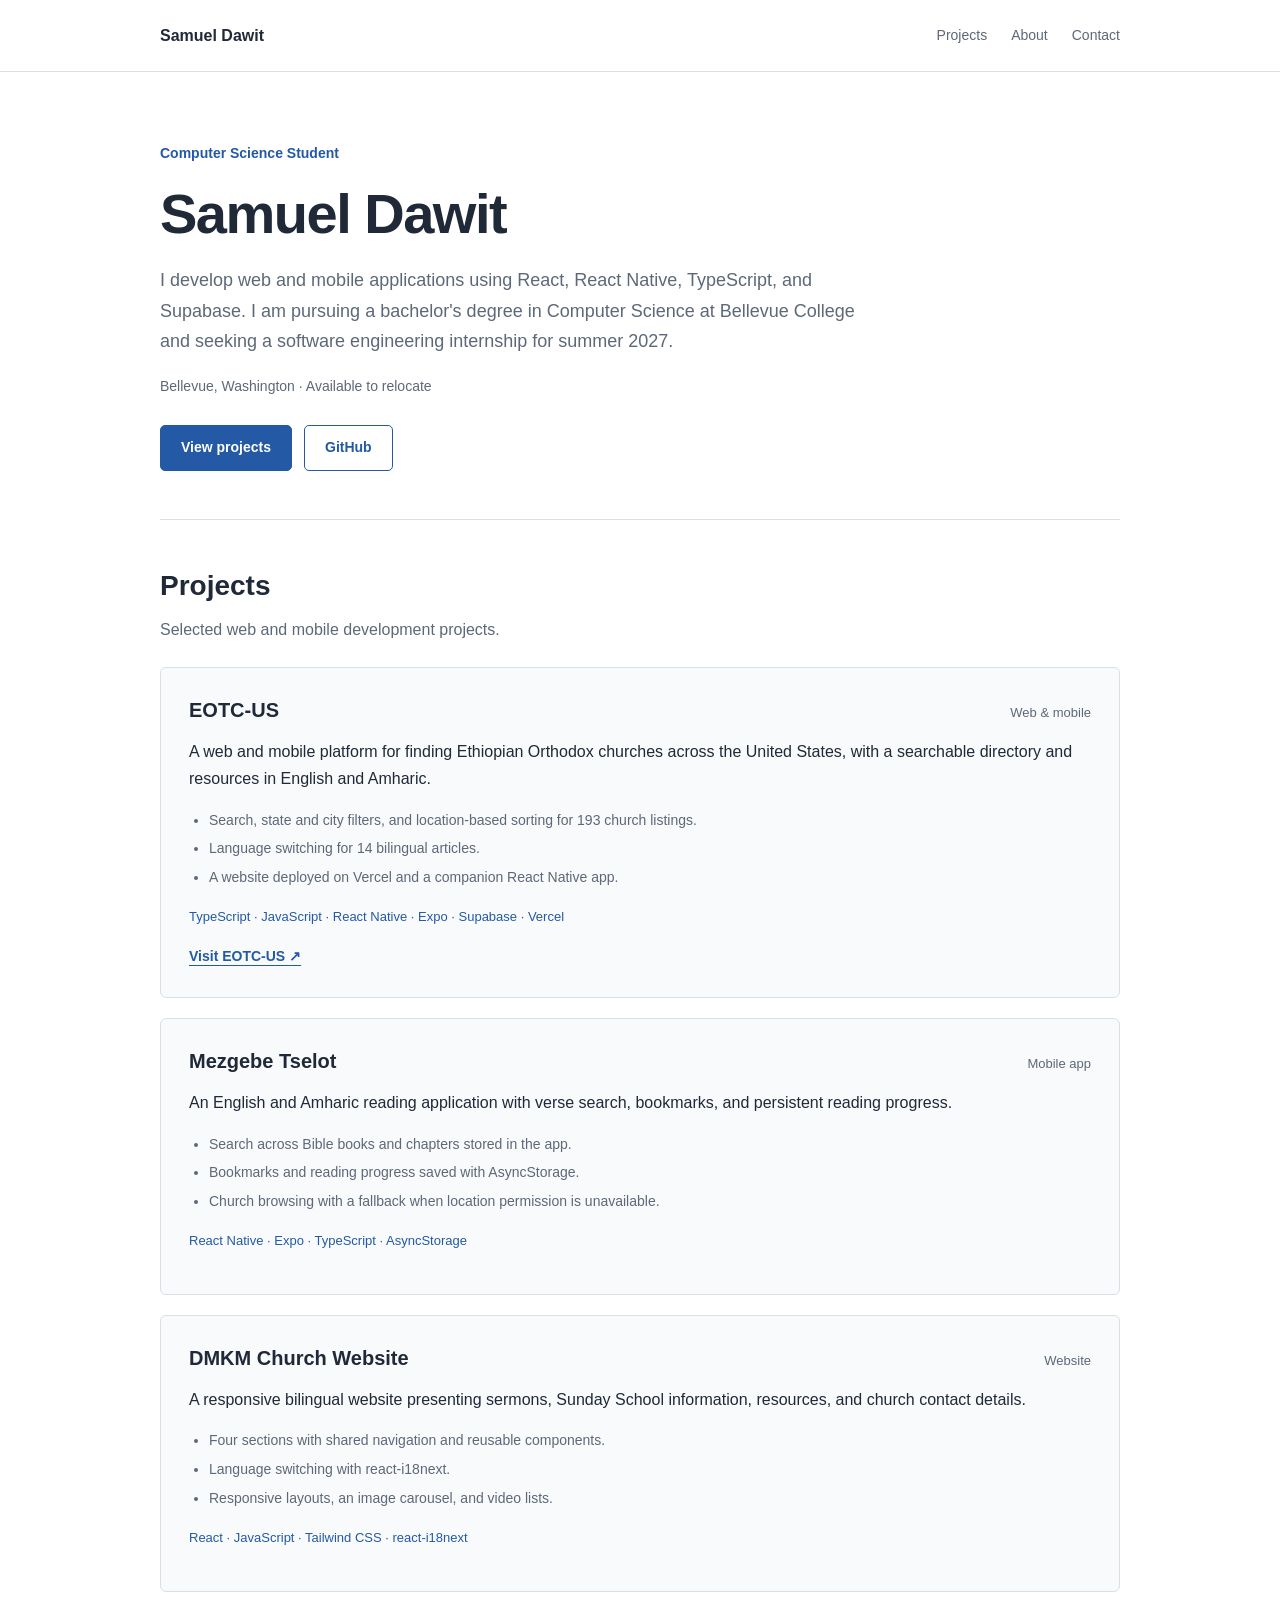
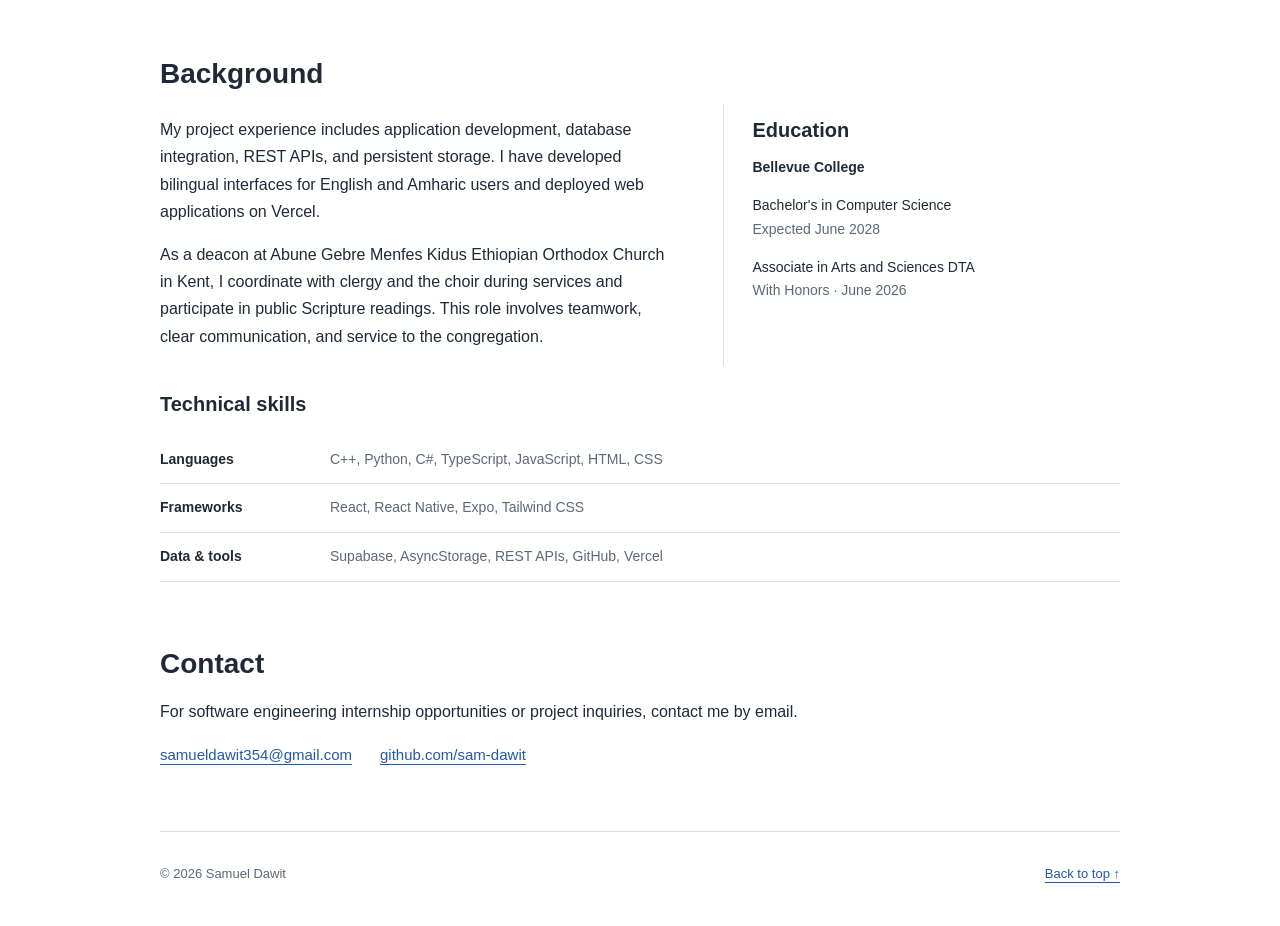
==== commit 0230c128: "Refine professional portfolio wording and layout" ====
--- a/index.html
+++ b/index.html
@@ -4,7 +4,7 @@
   <meta charset="UTF-8">
   <meta name="viewport" content="width=device-width, initial-scale=1.0">
   <meta name="description" content="Samuel Dawit's portfolio. Computer science student at Bellevue College building web and mobile apps.">
-  <meta name="theme-color" content="#f4f6f8">
+  <meta name="theme-color" content="#ffffff">
   <meta property="og:title" content="Samuel Dawit | Portfolio">
   <meta property="og:description" content="Computer science student at Bellevue College. Projects, education, and contact information.">
   <meta property="og:type" content="website">
@@ -29,13 +29,14 @@
 
   <main id="main" class="container">
     <section id="home" class="intro" aria-labelledby="intro-title">
-      <p class="intro-label">Computer Science Student · Bellevue, WA</p>
-      <h1 id="intro-title">Hi, I'm Samuel.</h1>
+      <p class="intro-label">Computer Science Student</p>
+      <h1 id="intro-title">Samuel Dawit</h1>
       <p class="intro-text">
-        I'm studying computer science at Bellevue College. I build websites and
-        mobile apps, including English and Amharic resources for my church community.
-        I'm looking for a software engineering internship for summer 2027.
+        I develop web and mobile applications using React, React Native, TypeScript,
+        and Supabase. I am pursuing a bachelor's degree in Computer Science at
+        Bellevue College and seeking a software engineering internship for summer 2027.
       </p>
+      <p class="intro-location">Bellevue, Washington · Available to relocate</p>
       <div class="intro-links">
         <a class="button" href="#projects">View projects</a>
         <a class="button button-outline" href="https://github.com/sam-dawit">GitHub</a>
@@ -44,7 +45,7 @@
 
     <section id="projects" aria-labelledby="projects-title">
       <h2 id="projects-title">Projects</h2>
-      <p class="section-description">A few things I've been working on outside of class.</p>
+      <p class="section-description">Selected web and mobile development projects.</p>
 
       <div class="project-list">
         <article class="project">
@@ -53,8 +54,8 @@
             <span class="project-type">Web &amp; mobile</span>
           </div>
           <p>
-            I built a directory to help people find Ethiopian Orthodox churches
-            across the United States. It also includes faith resources in English
+            A web and mobile platform for finding Ethiopian Orthodox churches across
+            the United States, with a searchable directory and resources in English
             and Amharic.
           </p>
           <ul>
@@ -72,9 +73,8 @@
             <span class="project-type">Mobile app</span>
           </div>
           <p>
-            An English and Amharic reading app with verse search, bookmarks, and
-            saved reading progress. I wanted readers to be able to find a passage
-            and pick up where they left off.
+            An English and Amharic reading application with verse search, bookmarks,
+            and persistent reading progress.
           </p>
           <ul>
             <li>Search across Bible books and chapters stored in the app.</li>
@@ -90,9 +90,8 @@
             <span class="project-type">Website</span>
           </div>
           <p>
-            A church website with English and Amharic language options. I organized
-            the content so visitors can find sermons, Sunday School information,
-            resources, and contact details.
+            A responsive bilingual website presenting sermons, Sunday School
+            information, resources, and church contact details.
           </p>
           <ul>
             <li>Four sections with shared navigation and reusable components.</li>
@@ -105,18 +104,20 @@
     </section>
 
     <section id="about" aria-labelledby="about-title">
-      <h2 id="about-title">About me</h2>
+      <h2 id="about-title">Background</h2>
       <div class="about-grid">
         <div>
           <p>
-            Most of my projects start with something I want to make easier for
-            my community. Building bilingual apps has given me practice with
-            interfaces, databases, and storing data between sessions.
+            My project experience includes application development, database
+            integration, REST APIs, and persistent storage. I have developed
+            bilingual interfaces for English and Amharic users and deployed
+            web applications on Vercel.
           </p>
           <p>
-            I also serve as a deacon at Abune Gebre Menfes Kidus Ethiopian Orthodox
-            Church in Kent. I work with the clergy and choir during services,
-            read Scripture, and sing Ge'ez hymns.
+            As a deacon at Abune Gebre Menfes Kidus Ethiopian Orthodox Church in Kent,
+            I coordinate with clergy and the choir during services and participate
+            in public Scripture readings. This role involves teamwork, clear
+            communication, and service to the congregation.
           </p>
         </div>
         <div class="education">
@@ -137,7 +138,7 @@
 
     <section id="contact" aria-labelledby="contact-title">
       <h2 id="contact-title">Contact</h2>
-      <p>I'm open to internship opportunities and willing to relocate.</p>
+      <p>For software engineering internship opportunities or project inquiries, contact me by email.</p>
       <div class="contact-links">
         <a href="mailto:samueldawit354@gmail.com">samueldawit354@gmail.com</a>
         <a href="https://github.com/sam-dawit">github.com/sam-dawit</a>
--- a/styles.css
+++ b/styles.css
@@ -1,5 +1,5 @@
 :root {
-  --background: #f4f6f8;
+  --background: #ffffff;
   --text: #202938;
   --muted: #5d6878;
   --accent: #2459a6;
@@ -97,14 +97,15 @@
 }
 
 .intro {
-  padding: 62px 0 48px;
-  margin-bottom: 32px;
+  padding: 56px 0 48px;
+  margin-bottom: 48px;
+  border-bottom: 1px solid var(--border);
 }
 
 .intro-label {
   color: var(--accent);
-  font-family: Consolas, "Courier New", monospace;
-  font-size: 14px;
+  font-size: 14px;
+  font-weight: 600;
 }
 
 h1 {
@@ -115,9 +116,15 @@
 }
 
 .intro-text {
-  max-width: 660px;
+  max-width: 720px;
   font-size: 18px;
   color: var(--muted);
+}
+
+.intro-location {
+  margin-top: 18px;
+  color: var(--muted);
+  font-size: 14px;
 }
 
 .intro-links {
@@ -182,9 +189,9 @@
 
 .project {
   padding: 28px;
-  background: white;
+  background: #f8fafc;
   border: 1px solid var(--border);
-  border-radius: 8px;
+  border-radius: 6px;
 }
 
 .project-heading {
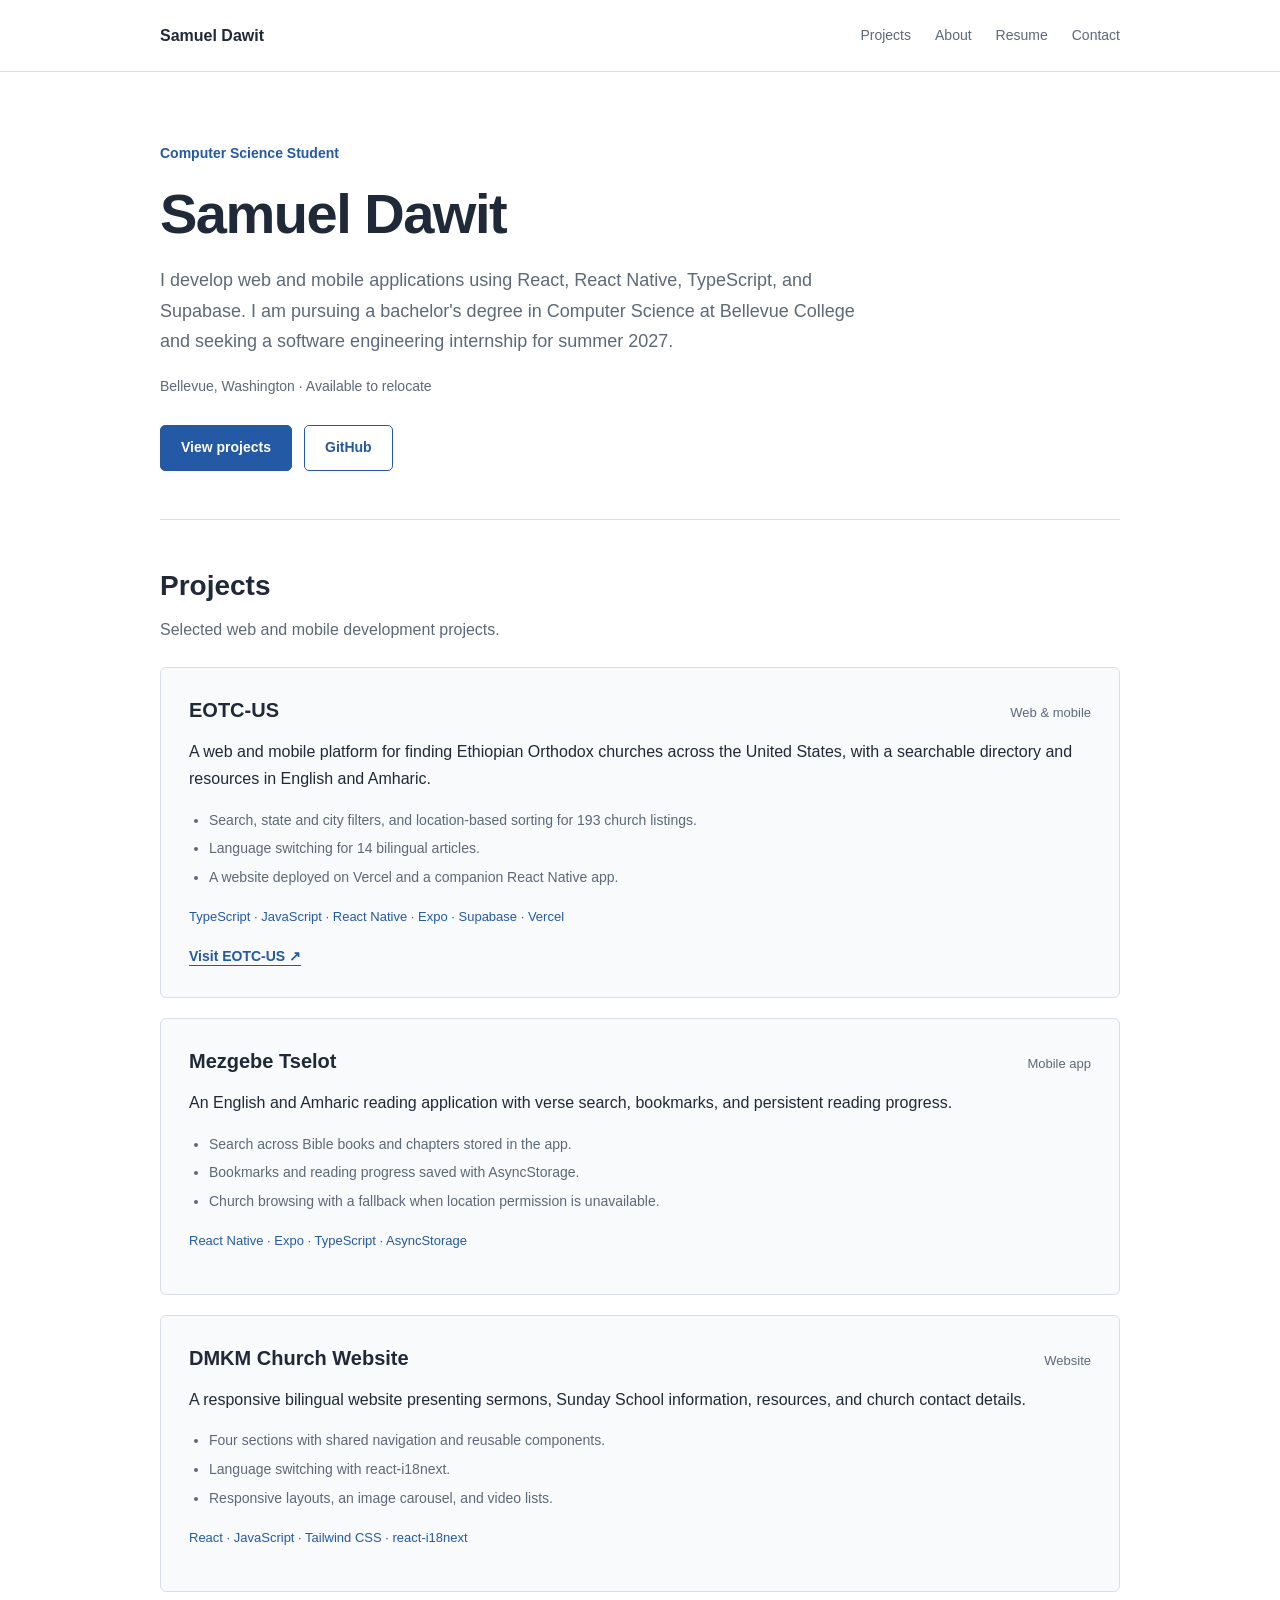
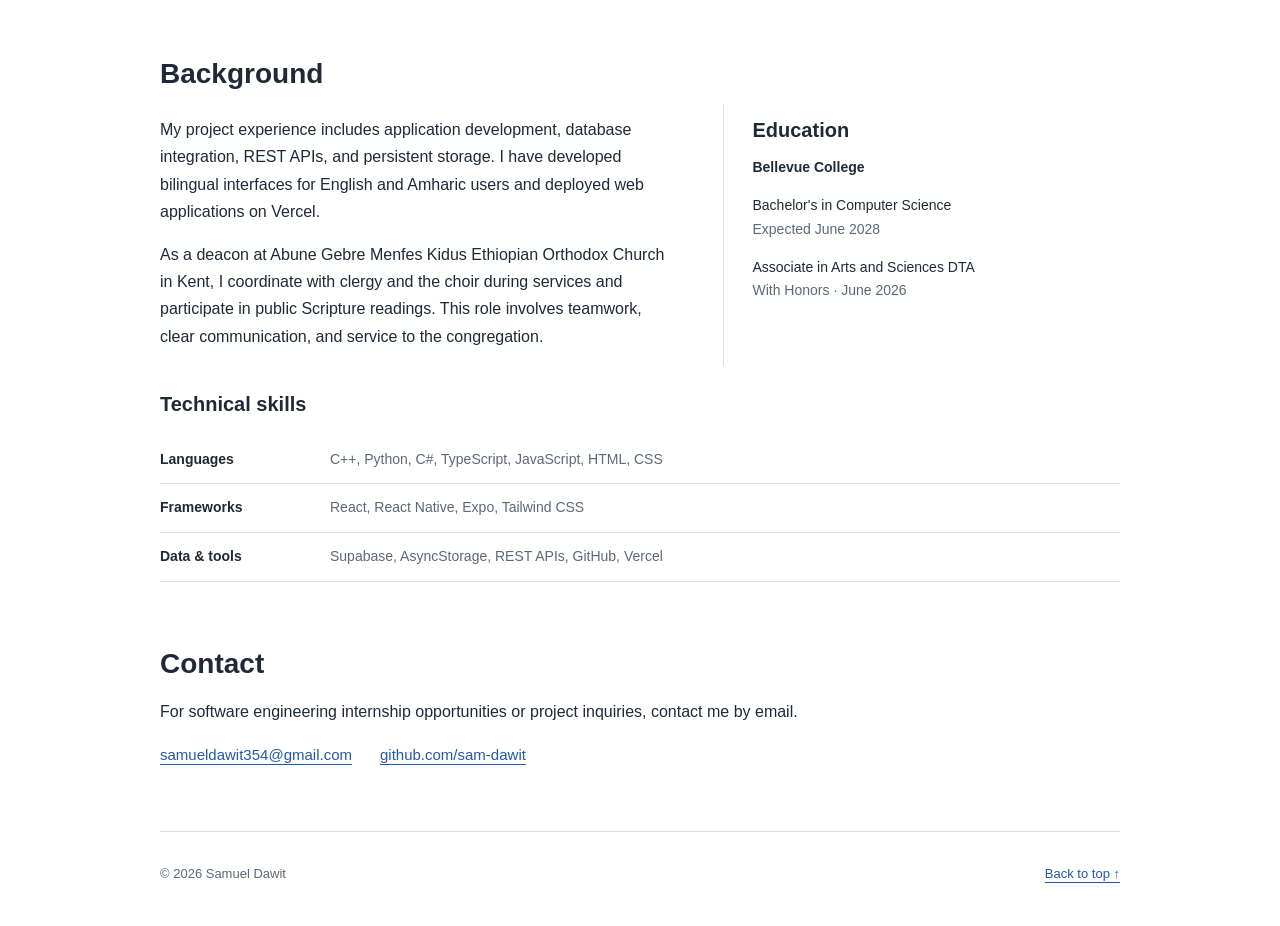
==== commit 53baeb02: "Add resume page with print styling and navigation" ====
--- a/index.html
+++ b/index.html
@@ -22,6 +22,7 @@
       <nav aria-label="Main navigation">
         <a href="#projects">Projects</a>
         <a href="#about">About</a>
+        <a href="resume.html">Resume</a>
         <a href="#contact">Contact</a>
       </nav>
     </div>
--- a/styles.css
+++ b/styles.css
@@ -363,3 +363,192 @@
     scroll-behavior: auto;
   }
 }
+
+nav a[aria-current="page"] {
+  color: var(--accent);
+  font-weight: 600;
+}
+
+.resume-page {
+  padding-top: 40px;
+  padding-bottom: 48px;
+}
+
+.resume-toolbar {
+  display: flex;
+  align-items: center;
+  justify-content: space-between;
+  gap: 16px;
+  margin-bottom: 28px;
+}
+
+.resume-toolbar h1 {
+  margin: 0;
+  font-size: 32px;
+}
+
+button.button {
+  font-family: inherit;
+  cursor: pointer;
+}
+
+button[hidden] {
+  display: none;
+}
+
+button:focus-visible {
+  outline: 3px solid var(--accent);
+  outline-offset: 4px;
+}
+
+.resume {
+  padding: 40px;
+  border: 1px solid var(--border);
+  font-size: 14px;
+}
+
+.resume-header {
+  padding-bottom: 20px;
+  margin-bottom: 28px;
+  border-bottom: 1px solid var(--border);
+}
+
+.resume-header h2 {
+  font-size: 30px;
+}
+
+.resume p {
+  margin: 6px 0;
+  overflow-wrap: anywhere;
+}
+
+.resume section {
+  margin-bottom: 28px;
+}
+
+.resume section:last-child {
+  margin-bottom: 0;
+}
+
+.resume section h2 {
+  padding-bottom: 8px;
+  border-bottom: 1px solid var(--border);
+  font-size: 19px;
+}
+
+.resume h3 {
+  font-size: 16px;
+}
+
+.resume-entry {
+  margin-top: 18px;
+}
+
+.resume-entry-heading {
+  display: flex;
+  justify-content: space-between;
+  gap: 16px;
+}
+
+.resume-entry-heading span,
+.resume-stack {
+  color: var(--muted);
+  font-size: 13px;
+}
+
+.resume ul {
+  padding-left: 20px;
+  margin: 8px 0;
+}
+
+.resume li + li {
+  margin-top: 5px;
+}
+
+@media (max-width: 600px) {
+  .resume {
+    padding: 22px;
+  }
+
+  .resume-toolbar {
+    align-items: flex-start;
+    flex-direction: column;
+  }
+
+  .resume-entry-heading {
+    flex-direction: column;
+    gap: 2px;
+  }
+}
+
+@media print {
+  @page {
+    size: auto;
+    margin: 14mm;
+  }
+
+  body {
+    background: white;
+    color: black;
+  }
+
+  .site-header,
+  .skip-link,
+  .resume-toolbar,
+  footer {
+    display: none;
+  }
+
+  .container {
+    width: 100%;
+  }
+
+  .resume-page,
+  .resume {
+    padding: 0;
+    border: 0;
+  }
+
+  .resume {
+    font-size: 10pt;
+    line-height: 1.4;
+  }
+
+  .resume-header {
+    padding-bottom: 10px;
+    margin-bottom: 14px;
+  }
+
+  .resume-header h2 {
+    font-size: 22pt;
+  }
+
+  .resume section {
+    margin-bottom: 16px;
+  }
+
+  .resume section h2 {
+    font-size: 12pt;
+    break-after: avoid;
+  }
+
+  .resume h3 {
+    font-size: 11pt;
+  }
+
+  .resume-entry {
+    margin-top: 12px;
+    break-inside: avoid;
+  }
+
+  .resume-entry-heading {
+    flex-direction: row;
+  }
+
+  .resume a,
+  .resume-stack,
+  .resume-entry-heading span {
+    color: black;
+    font-size: inherit;
+  }
+}
